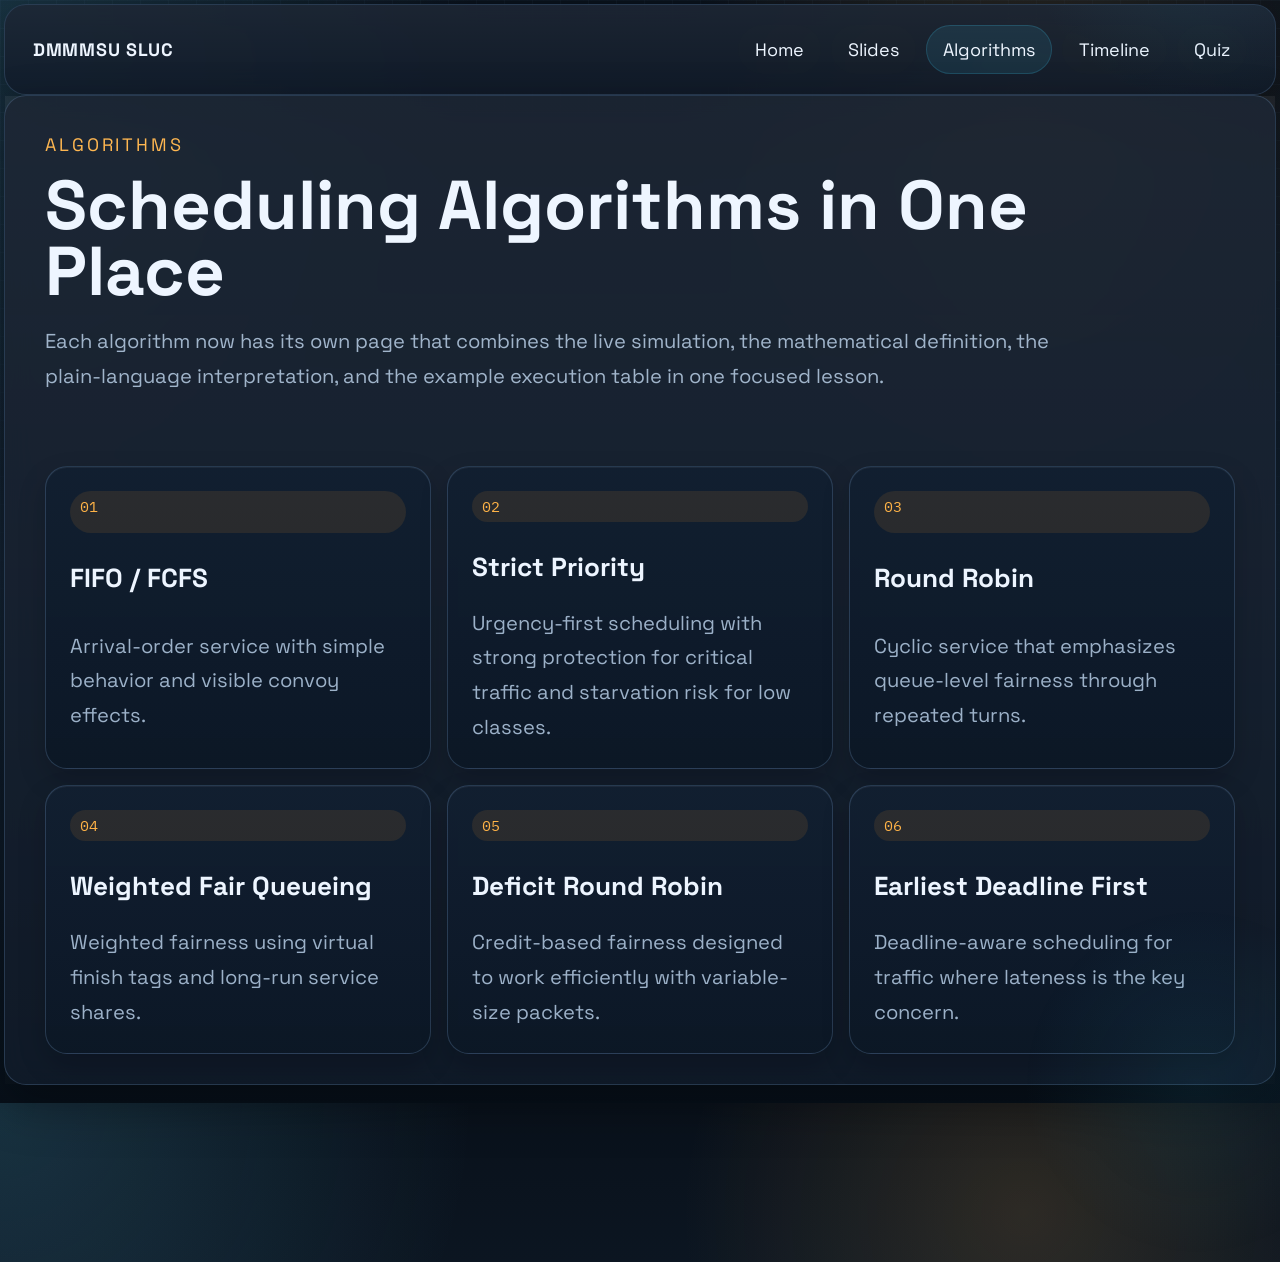
==== algorithms.html @ a03499a9 "Add dedicated algorithm pages" ====
<!DOCTYPE html>
<html lang="en">
<head>
  <meta charset="UTF-8">
  <meta name="viewport" content="width=device-width, initial-scale=1.0">
  <title>NOS Algorithms</title>
  <link rel="preconnect" href="https://fonts.googleapis.com">
  <link rel="preconnect" href="https://fonts.gstatic.com" crossorigin>
  <link href="https://fonts.googleapis.com/css2?family=Space+Grotesk:wght@400;500;700&family=IBM+Plex+Mono:wght@400;500&display=swap" rel="stylesheet">
  <link rel="stylesheet" href="https://cdnjs.cloudflare.com/ajax/libs/font-awesome/6.5.2/css/all.min.css">
  <link rel="stylesheet" href="styles.css">
</head>
<body class="algorithms-page">
  <div class="page-shell">
    <nav class="top-nav slide-card">
      <a class="nav-brand" href="index.html">DMMMSU SLUC</a>
      <div class="nav-links">
        <a class="nav-link" href="index.html">Home</a>
        <a class="nav-link" href="slides.html">Slides</a>
        <a class="nav-link active" href="algorithms.html">Algorithms</a>
        <a class="nav-link" href="timeline.html">Timeline</a>
        <a class="nav-link" href="quiz.html">Quiz</a>
      </div>
    </nav>

    <main>
      <section class="slide-card section-block algorithms-hero">
        <div class="section-heading">
          <p class="eyebrow">Algorithms</p>
          <h1 class="page-title">Scheduling Algorithms in One Place</h1>
          <p>
            Each algorithm now has its own page that combines the live simulation, the mathematical definition,
            the plain-language interpretation, and the example execution table in one focused lesson.
          </p>
        </div>

        <div class="algorithm-grid">
          <a class="algorithm-card-link reveal" href="fifo.html">
            <article class="algorithm-card">
              <span class="step-number">01</span>
              <h3>FIFO / FCFS</h3>
              <p>Arrival-order service with simple behavior and visible convoy effects.</p>
            </article>
          </a>
          <a class="algorithm-card-link reveal" href="priority.html">
            <article class="algorithm-card">
              <span class="step-number">02</span>
              <h3>Strict Priority</h3>
              <p>Urgency-first scheduling with strong protection for critical traffic and starvation risk for low classes.</p>
            </article>
          </a>
          <a class="algorithm-card-link reveal" href="rr.html">
            <article class="algorithm-card">
              <span class="step-number">03</span>
              <h3>Round Robin</h3>
              <p>Cyclic service that emphasizes queue-level fairness through repeated turns.</p>
            </article>
          </a>
          <a class="algorithm-card-link reveal" href="wfq.html">
            <article class="algorithm-card">
              <span class="step-number">04</span>
              <h3>Weighted Fair Queueing</h3>
              <p>Weighted fairness using virtual finish tags and long-run service shares.</p>
            </article>
          </a>
          <a class="algorithm-card-link reveal" href="drr.html">
            <article class="algorithm-card">
              <span class="step-number">05</span>
              <h3>Deficit Round Robin</h3>
              <p>Credit-based fairness designed to work efficiently with variable-size packets.</p>
            </article>
          </a>
          <a class="algorithm-card-link reveal" href="edf.html">
            <article class="algorithm-card">
              <span class="step-number">06</span>
              <h3>Earliest Deadline First</h3>
              <p>Deadline-aware scheduling for traffic where lateness is the key concern.</p>
            </article>
          </a>
        </div>
      </section>
    </main>
  </div>

  <script src="slides.js"></script>
</body>
</html>
---- styles.css ----
:root {
  --bg: #09111b;
  --bg-soft: #122131;
  --bg-deep: #07101a;
  --bg-radial-a: rgba(92, 198, 232, 0.18);
  --bg-radial-b: rgba(255, 179, 71, 0.14);
  --grid: rgba(127, 169, 214, 0.07);
  --panel: rgba(14, 24, 39, 0.88);
  --panel-strong: rgba(18, 31, 49, 0.98);
  --border: rgba(127, 169, 214, 0.24);
  --text: #edf5ff;
  --muted: #9cb1c8;
  --accent: #ffb347;
  --accent-2: #5cc6e8;
  --accent-3: #62d69a;
  --critical: #f37a71;
  --video: #5cc6e8;
  --data: #70d7a2;
  --shadow: 0 20px 48px rgba(0, 0, 0, 0.34);
}

* {
  box-sizing: border-box;
}

html {
  scroll-behavior: smooth;
  font-size: 18px;
}

body {
  margin: 0;
  min-height: 100vh;
  font-family: "Space Grotesk", sans-serif;
  color: var(--text);
  background:
    radial-gradient(circle at top left, var(--bg-radial-a), transparent 28%),
    radial-gradient(circle at 80% 10%, var(--bg-radial-b), transparent 24%),
    linear-gradient(180deg, var(--bg) 0%, var(--bg-soft) 52%, var(--bg-deep) 100%);
}

body::before {
  content: "";
  position: fixed;
  inset: 0;
  pointer-events: none;
  background-image:
    linear-gradient(var(--grid) 1px, transparent 1px),
    linear-gradient(90deg, var(--grid) 1px, transparent 1px);
  background-size: 28px 28px;
  mask-image: linear-gradient(180deg, rgba(0, 0, 0, 0.6), transparent 92%);
}

.page-shell {
  width: 100%;
  margin: 0;
  padding: 4px 4px 18px;
}

main {
  display: grid;
  gap: 8px;
}

.top-nav {
  display: flex;
  justify-content: space-between;
  align-items: center;
  gap: 18px;
  padding: 20px 28px;
}

.nav-brand,
.nav-link {
  text-decoration: none;
  color: var(--text);
}

.nav-brand {
  font-weight: 700;
  letter-spacing: 0.04em;
}

.nav-links {
  display: flex;
  flex-wrap: wrap;
  gap: 10px;
}

.nav-link {
  padding: 12px 16px;
  border-radius: 999px;
  border: 1px solid transparent;
  background: rgba(34, 50, 36, 0.04);
}

.nav-link.active {
  background: rgba(45, 152, 184, 0.14);
  border-color: rgba(45, 152, 184, 0.28);
}

.slide-card {
  position: relative;
  overflow: hidden;
  background: var(--panel);
  border: 1px solid var(--border);
  border-radius: 22px;
  box-shadow: var(--shadow);
  backdrop-filter: blur(14px);
}

.slide-card::before {
  content: "";
  position: absolute;
  inset: 0;
  background: linear-gradient(180deg, rgba(255, 255, 255, 0.06), rgba(255, 255, 255, 0.01));
  pointer-events: none;
}

.slide-card::after {
  content: "";
  position: absolute;
  inset: auto -8% -18% auto;
  width: 360px;
  height: 360px;
  border-radius: 50%;
  background: radial-gradient(circle, rgba(45, 152, 184, 0.1), transparent 68%);
  pointer-events: none;
}

.hero {
  display: grid;
  grid-template-columns: minmax(0, 1.05fr) minmax(420px, 0.95fr);
  gap: 32px;
  align-items: center;
  min-height: calc(100vh - 12px);
  padding: 44px 52px;
  overflow: visible;
}

.eyebrow {
  margin: 0 0 12px;
  color: var(--accent);
  font-size: 1rem;
  letter-spacing: 0.16em;
  text-transform: uppercase;
}

h1,
h2,
h3,
p {
  margin-top: 0;
}

h1 {
  font-size: clamp(3.8rem, 6.8vw, 6.4rem);
  line-height: 0.95;
  margin-bottom: 20px;
}

.page-title {
  font-size: clamp(3.1rem, 5.4vw, 5.2rem);
}

h2 {
  font-size: clamp(2.6rem, 4.2vw, 4rem);
  margin-bottom: 14px;
}

h3 {
  font-size: 1.45rem;
  margin-bottom: 10px;
}

p {
  color: var(--muted);
  font-size: 1.12rem;
  line-height: 1.72;
}

.hero-text {
  max-width: 62ch;
  font-size: 1.28rem;
}

.hero-actions,
.button-row {
  display: flex;
  flex-wrap: wrap;
  gap: 12px;
}

.info-tip {
  position: relative;
  display: inline-flex;
  align-items: center;
}

.info-tip-inline {
  margin-left: 8px;
  vertical-align: middle;
}

.info-trigger {
  width: auto;
  height: auto;
  padding: 0;
  border-radius: 0;
  border: 0;
  background: transparent;
  color: var(--accent-2);
  font-size: 0.9rem;
  font-weight: 400;
  line-height: 1;
  display: inline-grid;
  place-items: center;
  box-shadow: none;
}

.info-trigger:hover,
.info-trigger:focus-visible {
  color: #8adcf2;
  outline: none;
}

.info-bubble {
  position: absolute;
  left: 50%;
  bottom: calc(100% + 12px);
  transform: translateX(-50%) translateY(8px);
  width: min(320px, 72vw);
  padding: 12px 14px;
  border-radius: 16px;
  border: 1px solid rgba(127, 169, 214, 0.22);
  background: rgba(7, 16, 26, 0.98);
  color: var(--text);
  font-size: 0.94rem;
  line-height: 1.55;
  box-shadow: 0 18px 34px rgba(0, 0, 0, 0.34);
  opacity: 0;
  pointer-events: none;
  visibility: hidden;
  transition: opacity 180ms ease, transform 180ms ease, visibility 180ms ease;
  z-index: 20;
}

.info-bubble::after {
  content: "";
  position: absolute;
  left: 50%;
  top: 100%;
  width: 14px;
  height: 14px;
  background: rgba(7, 16, 26, 0.98);
  border-right: 1px solid rgba(127, 169, 214, 0.22);
  border-bottom: 1px solid rgba(127, 169, 214, 0.22);
  transform: translateX(-50%) rotate(45deg);
}

.info-tip:hover .info-bubble,
.info-tip:focus-within .info-bubble,
.info-tip.is-open .info-bubble {
  opacity: 1;
  visibility: visible;
  pointer-events: auto;
  transform: translateX(-50%) translateY(0);
}

.info-tip-right .info-bubble {
  left: calc(100% + 12px);
  bottom: 50%;
  transform: translateY(50%) translateX(8px);
}

.info-tip-right .info-bubble::after {
  left: -8px;
  top: 50%;
  transform: translateY(-50%) rotate(135deg);
}

.info-tip-right:hover .info-bubble,
.info-tip-right:focus-within .info-bubble,
.info-tip-right.is-open .info-bubble {
  transform: translateY(50%) translateX(0);
}

.button,
button,
select,
input {
  font: inherit;
}

.button,
button {
  border: 0;
  border-radius: 999px;
  padding: 15px 22px;
  cursor: pointer;
  transition: transform 180ms ease, opacity 180ms ease, background 180ms ease;
  text-decoration: none;
}

.button:hover,
button:hover {
  transform: translateY(-1px);
}

.primary {
  background: var(--accent);
  color: #142132;
}

.secondary {
  background: rgba(45, 152, 184, 0.12);
  color: var(--text);
  border: 1px solid rgba(45, 152, 184, 0.25);
}

.accent {
  background: var(--accent-3);
  color: #092118;
}

.ghost {
  background: transparent;
  color: var(--muted);
  border: 1px solid var(--border);
}

.hero-visual {
  position: relative;
  min-height: 620px;
  display: grid;
  place-items: center;
}

.home-overview {
  margin-top: 20px;
}

.static-hero-visual {
  min-height: 460px;
}

.slide-hero-network {
  width: min(520px, 100%);
}

.network-core {
  position: relative;
  width: min(520px, 96%);
  aspect-ratio: 1;
  border-radius: 50%;
  border: 1px dashed rgba(34, 50, 36, 0.18);
  background:
    radial-gradient(circle at center, rgba(217, 139, 43, 0.08), transparent 18%),
    radial-gradient(circle at center, rgba(45, 152, 184, 0.08), transparent 52%);
}

.network-orbit {
  position: absolute;
  border-radius: 50%;
  border: 1px solid rgba(45, 152, 184, 0.16);
  animation: spin 18s linear infinite;
}

.orbit-a {
  width: 78%;
  aspect-ratio: 1;
}

.orbit-b {
  width: 94%;
  aspect-ratio: 1;
  animation-direction: reverse;
  animation-duration: 22s;
}

.node {
  position: absolute;
  display: grid;
  place-items: center;
  padding: 14px 18px;
  border-radius: 999px;
  font-size: 1rem;
  border: 1px solid rgba(34, 50, 36, 0.12);
  background: rgba(18, 31, 49, 0.96);
  box-shadow: 0 12px 34px rgba(0, 0, 0, 0.28);
  z-index: 2;
  color: var(--text);
}

.node-shell {
  display: inline-flex;
  align-items: center;
  gap: 10px;
}

.node-copy {
  font-weight: 700;
  letter-spacing: 0.03em;
}

.node-icon {
  position: relative;
  width: 34px;
  height: 34px;
  border-radius: 10px;
  display: inline-grid;
  place-items: center;
  font-family: "IBM Plex Mono", monospace;
  font-size: 0.68rem;
  font-weight: 700;
  letter-spacing: 0.06em;
  color: #08131f;
  background: linear-gradient(135deg, #93def7, #ffcf70);
  box-shadow: inset 0 1px 0 rgba(255, 255, 255, 0.5), 0 8px 16px rgba(0, 0, 0, 0.18);
}

.node-icon::before,
.node-icon::after {
  content: "";
  position: absolute;
  background: rgba(8, 19, 31, 0.28);
}

.node-icon::before {
  width: 12px;
  height: 2px;
  left: -8px;
  top: 50%;
  transform: translateY(-50%);
}

.node-icon::after {
  width: 2px;
  height: 12px;
  right: -6px;
  top: 50%;
  transform: translateY(-50%);
}

.icon-server { background: linear-gradient(135deg, #ffd483, #7edff0); }
.icon-clients { background: linear-gradient(135deg, #8fd3ff, #b4ecff); }
.icon-users { background: linear-gradient(135deg, #b8f0c7, #7fdfa8); }
.icon-devices { background: linear-gradient(135deg, #f7b0a5, #f5d388); }
.icon-storage { background: linear-gradient(135deg, #9fc9ff, #9fe6be); }

.home-page .node.client,
.home-page .node.server {
  border-color: rgba(127, 169, 214, 0.26);
  background: linear-gradient(180deg, rgba(16, 28, 44, 0.98), rgba(8, 18, 29, 0.94));
}

.home-page .network-core {
  background:
    radial-gradient(circle at center, rgba(255, 179, 71, 0.1), transparent 16%),
    radial-gradient(circle at center, rgba(92, 198, 232, 0.12), transparent 48%),
    linear-gradient(180deg, rgba(8, 18, 29, 0.86), rgba(13, 24, 38, 0.8));
  border-color: rgba(127, 169, 214, 0.24);
  box-shadow: inset 0 0 0 1px rgba(92, 198, 232, 0.08);
}

.server {
  inset: 50% auto auto 50%;
  transform: translate(-50%, -50%);
  background: linear-gradient(135deg, rgba(217, 139, 43, 0.22), rgba(45, 152, 184, 0.16));
  box-shadow: 0 0 0 0 rgba(217, 139, 43, 0.22), 0 18px 48px rgba(72, 90, 65, 0.14);
  animation: serverPulse 2.4s ease-in-out infinite;
}

.one { top: 8%; left: 38%; }
.two { top: 46%; right: -4%; }
.three { bottom: 10%; left: 16%; }
.four { top: 48%; left: -8%; }

.request-layer {
  position: absolute;
  inset: 0;
  z-index: 1;
  pointer-events: none;
}

.request-packet,
.request-result,
.burst-wave {
  position: absolute;
  pointer-events: none;
}

.request-packet,
.request-result {
  width: 10px;
  height: 10px;
  margin-left: -5px;
  margin-top: -5px;
  border-radius: 50%;
  box-shadow: 0 0 18px currentColor;
}

.request-packet {
  color: var(--accent-2);
  background: currentColor;
}

.request-packet.burst {
  color: var(--accent);
}

.request-result.success {
  color: var(--accent-3);
  background: currentColor;
}

.request-result.failed {
  color: var(--critical);
  background: currentColor;
}

.burst-wave {
  width: 14px;
  height: 14px;
  margin-left: -7px;
  margin-top: -7px;
  border-radius: 50%;
  border: 1px solid rgba(217, 139, 43, 0.7);
  animation: burstExpand 680ms ease-out forwards;
}

.node.bursting::after {
  content: "";
  position: absolute;
  inset: -10px;
  border-radius: 999px;
  border: 1px solid rgba(217, 139, 43, 0.55);
  animation: nodeBurst 620ms ease-out forwards;
}

.hero-status-board {
  position: absolute;
  right: 18px;
  bottom: 18px;
  display: grid;
  grid-template-columns: repeat(2, minmax(120px, 1fr));
  gap: 12px;
  width: min(320px, 62%);
  z-index: 3;
}

.status-mini {
  padding: 14px 16px;
  border-radius: 18px;
  border: 1px solid rgba(34, 50, 36, 0.1);
  background: rgba(18, 31, 49, 0.92);
  backdrop-filter: blur(10px);
}

.status-label {
  display: block;
  color: var(--muted);
  font-size: 0.9rem;
  text-transform: uppercase;
  letter-spacing: 0.08em;
}

.status-mini strong {
  display: block;
  margin-top: 6px;
  font-size: 1.7rem;
  color: var(--text);
}

.section-block {
  min-height: calc(100vh - 12px);
  margin-top: 0;
  padding: 36px 44px 34px;
  display: grid;
  align-content: start;
  overflow: visible;
}

.section-heading {
  margin-bottom: 28px;
  max-width: 86ch;
}

.concept-grid,
.insight-layout {
  display: grid;
  grid-template-columns: repeat(2, minmax(0, 1fr));
  gap: 18px;
  align-items: stretch;
}

.triple-grid {
  grid-template-columns: repeat(3, minmax(0, 1fr));
}

.concept-panel,
.insight-card,
.pipeline-step,
.metric-card {
  background: var(--panel-strong);
  border: 1px solid var(--border);
  border-radius: 22px;
  padding: 24px;
  box-shadow: inset 0 1px 0 rgba(255, 255, 255, 0.05);
}

.pipeline {
  display: grid;
  grid-template-columns: repeat(5, minmax(0, 1fr));
  gap: 14px;
  align-items: stretch;
}

.step-number {
  display: inline-block;
  margin-bottom: 16px;
  padding: 6px 10px;
  border-radius: 999px;
  background: rgba(217, 139, 43, 0.12);
  color: var(--accent);
  font-family: "IBM Plex Mono", monospace;
  font-size: 0.82rem;
}

.simulator-layout {
  display: grid;
  grid-template-columns: 340px 1fr;
  gap: 24px;
  align-items: stretch;
  flex: 1;
}

.lab-overview,
.theory-grid {
  display: grid;
  grid-template-columns: repeat(3, minmax(0, 1fr));
  gap: 16px;
  margin-bottom: 18px;
  align-items: stretch;
}

.overview-card,
.theory-card,
.status-card {
  background: var(--panel-strong);
  border: 1px solid var(--border);
  border-radius: 22px;
  padding: 22px;
  box-shadow: inset 0 1px 0 rgba(255, 255, 255, 0.05);
}

.control-panel,
.simulation-stage {
  background: var(--panel-strong);
  border: 1px solid var(--border);
  border-radius: 26px;
  padding: 24px;
  box-shadow: inset 0 1px 0 rgba(255, 255, 255, 0.05);
}

.control-panel {
  display: grid;
  align-content: start;
}

.simulation-stage {
  display: grid;
  align-content: start;
}

.control-group {
  display: block;
  margin-bottom: 18px;
}

.control-group span,
.metric-label,
.queue-label,
small {
  display: block;
  color: var(--muted);
  font-size: 1rem;
}

select,
input[type="range"] {
  width: 100%;
  margin-top: 10px;
}

select {
  padding: 14px 16px;
  border-radius: 16px;
  color: var(--text);
  background: var(--panel-strong);
  border: 1px solid var(--border);
}

small {
  margin-top: 8px;
}

.algorithm-copy {
  margin-top: 22px;
  padding-top: 18px;
  border-top: 1px solid var(--border);
}

.algorithm-note {
  color: var(--accent-3);
}

.algorithm-formula,
.math-block {
  font-family: "IBM Plex Mono", monospace;
}

.legend {
  margin-top: 22px;
  display: grid;
  gap: 10px;
  color: var(--muted);
}

.legend-chip,
.packet {
  display: inline-block;
  border-radius: 999px;
}

.legend-chip {
  width: 14px;
  height: 14px;
  margin-right: 10px;
}

.voice { background: var(--critical); }
.video { background: var(--video); }
.data { background: var(--data); }

.queue-header {
  display: flex;
  justify-content: space-between;
  margin-bottom: 14px;
  color: var(--muted);
  font-size: 1rem;
}

.status-strip {
  display: grid;
  grid-template-columns: repeat(4, minmax(0, 1fr));
  gap: 12px;
  margin-bottom: 14px;
}

.queue-columns {
  display: grid;
  grid-template-columns: 280px 1fr;
  gap: 18px;
  align-items: stretch;
}

.arrival-board,
.active-board,
.transmission-log {
  border: 1px solid var(--border);
  border-radius: 22px;
  padding: 18px;
  background: rgba(18, 31, 49, 0.9);
}

.arrival-board,
.active-board {
  min-height: 100%;
}

.arrival-timeline,
.dispatch-log {
  display: grid;
  gap: 10px;
}

.arrival-item,
.dispatch-item {
  display: grid;
  gap: 6px;
  padding: 12px 14px;
  border-radius: 16px;
  border: 1px solid rgba(34, 50, 36, 0.08);
  background: rgba(14, 24, 39, 0.92);
  color: var(--text);
}

.arrival-item strong,
.dispatch-item strong,
.theory-card strong {
  font-size: 1.08rem;
}

.queue-list {
  display: grid;
  gap: 14px;
  align-content: start;
}

.queue-row {
  display: grid;
  grid-template-columns: 120px 1fr;
  gap: 14px;
  align-items: center;
}

.queue-heading {
  display: flex;
  align-items: flex-start;
  gap: 8px;
}

.queue-heading-compact {
  align-items: center;
  flex-wrap: nowrap;
  white-space: nowrap;
}

.queue-meta-badges {
  display: inline-flex;
  align-items: center;
  gap: 6px;
  flex-wrap: nowrap;
}

.queue-badge {
  display: inline-grid;
  place-items: center;
  min-width: 34px;
  padding: 4px 7px;
  border-radius: 999px;
  background: rgba(92, 198, 232, 0.12);
  border: 1px solid rgba(92, 198, 232, 0.18);
  color: var(--accent-2);
  font-size: 0.76rem;
  line-height: 1;
  letter-spacing: 0.02em;
  font-family: "IBM Plex Mono", monospace;
}

.queue-track {
  min-height: 84px;
  display: flex;
  align-items: center;
  gap: 10px;
  padding: 14px;
  border-radius: 20px;
  border: 1px dashed rgba(127, 169, 214, 0.18);
  background: var(--panel-strong);
  overflow-x: auto;
  overflow-y: visible;
}

.packet {
  min-width: 78px;
  padding: 10px 12px;
  color: #08131f;
  font-weight: 700;
  font-size: 0.98rem;
  text-align: center;
  transition: transform 220ms ease, opacity 220ms ease;
  border: 1px solid rgba(8, 19, 31, 0.28);
  text-shadow: none;
}

.packet-label {
  display: inline-flex;
  align-items: center;
  gap: 6px;
}

.packet-label .info-tip-inline {
  margin-left: 0;
}

.packet-label .info-trigger {
  width: auto;
  height: auto;
  font-size: 0.72rem;
  color: #08131f;
}

.packet-label .info-trigger:hover,
.packet-label .info-trigger:focus-visible {
  color: rgba(8, 19, 31, 0.68);
}

.packet.waiting {
  animation: bob 1.8s ease-in-out infinite;
}

.channel {
  display: grid;
  grid-template-columns: 1fr 240px;
  gap: 16px;
  align-items: stretch;
  margin-top: 14px;
}

.channel-lane {
  min-height: 140px;
  display: grid;
  align-content: center;
  justify-items: center;
  border-radius: 22px;
  border: 1px solid rgba(45, 152, 184, 0.18);
  background: linear-gradient(90deg, rgba(45, 152, 184, 0.14), rgba(47, 157, 106, 0.14));
  padding: 16px;
  color: var(--text);
}

.channel-packet {
  min-width: 150px;
  padding: 16px 20px;
  border-radius: 20px;
  text-align: center;
  font-weight: 700;
  font-size: 1.02rem;
  color: #08131f;
  background: linear-gradient(135deg, rgba(255, 179, 71, 0.92), rgba(92, 198, 232, 0.9));
  border: 1px solid rgba(8, 19, 31, 0.24);
  box-shadow: 0 10px 24px rgba(0, 0, 0, 0.22);
}

.channel-packet.idle {
  color: var(--muted);
  background: rgba(18, 31, 49, 0.88);
  border-color: rgba(127, 169, 214, 0.18);
}

.packet.voice,
.channel-packet.voice {
  background: linear-gradient(135deg, #f37a71, #ffb199);
}

.packet.video,
.channel-packet.video {
  background: linear-gradient(135deg, #5cc6e8, #8adcf2);
}

.packet.data,
.channel-packet.data {
  background: linear-gradient(135deg, #70d7a2, #9fe6be);
}

.channel-caption {
  display: flex;
  align-items: center;
  justify-content: center;
  gap: 8px;
  margin-bottom: 10px;
  color: var(--text);
  font-weight: 700;
}

.service-progress {
  width: min(360px, 100%);
  height: 10px;
  margin-top: 16px;
  border-radius: 999px;
  background: rgba(34, 50, 36, 0.08);
  overflow: hidden;
}

.service-progress-bar {
  height: 100%;
  width: 0%;
  border-radius: inherit;
  background: linear-gradient(90deg, var(--accent), var(--accent-3));
  transition: width 180ms ease;
}

.channel-metrics {
  display: grid;
  gap: 12px;
}

.metric-card strong {
  display: block;
  margin-top: 6px;
  font-size: 1.55rem;
}

.explanation-strip {
  margin-top: 14px;
  padding: 18px;
  border-radius: 20px;
  border: 1px solid var(--border);
  background: rgba(18, 31, 49, 0.9);
}

.transmission-log {
  margin-top: 14px;
}

.log-meta {
  display: flex;
  justify-content: space-between;
  gap: 12px;
  color: var(--muted);
  font-size: 0.9rem;
}

.theory-grid {
  margin-bottom: 0;
}

.theory-card {
  display: grid;
  gap: 14px;
}

.theory-card h3 {
  margin-bottom: 4px;
}

.math-block {
  padding: 12px 14px;
  border-radius: 16px;
  background: var(--panel-strong);
  color: var(--accent-2);
  line-height: 1.6;
  font-size: 1.08rem;
  overflow-x: auto;
  border: 1px solid rgba(56, 74, 53, 0.12);
}

.theory-meta {
  display: flex;
  flex-wrap: wrap;
  gap: 10px;
}

.meta-chip {
  padding: 6px 10px;
  border-radius: 999px;
  background: rgba(217, 139, 43, 0.12);
  color: var(--accent);
  font-size: 0.82rem;
}

.slide-summary,
.slide-references {
  margin-top: 16px;
  padding: 16px 18px;
  border-radius: 18px;
  border: 1px solid var(--border);
  background: rgba(18, 31, 49, 0.9);
  box-shadow: inset 0 1px 0 rgba(255, 255, 255, 0.05);
}

.slide-summary h3,
.slide-references h3 {
  margin-bottom: 10px;
}

.slide-references p {
  margin-bottom: 8px;
  font-size: 1rem;
  line-height: 1.5;
}

.slide-controls {
  display: flex;
  justify-content: space-between;
  align-items: center;
  gap: 12px;
  margin-top: 16px;
}

.hero-slide-controls {
  justify-content: flex-start;
  margin-top: 14px;
}

.slide-visual {
  position: relative;
  margin-top: 18px;
  padding: 24px;
  border-radius: 22px;
  border: 1px solid var(--border);
  background: linear-gradient(135deg, rgba(18, 31, 49, 0.96), rgba(12, 24, 38, 0.98));
  box-shadow: inset 0 1px 0 rgba(255, 255, 255, 0.05);
  overflow: hidden;
}

.visual-title {
  margin-bottom: 14px;
  color: var(--accent);
  font-size: 0.86rem;
  letter-spacing: 0.14em;
  text-transform: uppercase;
}

.shared-network {
  position: relative;
  min-height: 280px;
}

.shared-core,
.shared-leaf,
.path-node,
.flow-stop,
.service-gate,
.scheduler-decision {
  display: grid;
  place-items: center;
  border-radius: 999px;
  border: 1px solid rgba(56, 74, 53, 0.18);
  background: rgba(18, 31, 49, 0.94);
  box-shadow: 0 10px 26px rgba(0, 0, 0, 0.22);
  color: var(--text);
}

.node .info-trigger,
.shared-core .info-trigger,
.shared-leaf .info-trigger,
.flow-stop .info-trigger,
.service-gate .info-trigger,
.scheduler-decision .info-trigger,
.status-label .info-trigger {
  font-size: 0.7rem;
}

.shared-core {
  position: absolute;
  inset: 50% auto auto 50%;
  width: 120px;
  height: 120px;
  transform: translate(-50%, -50%);
  background: linear-gradient(135deg, rgba(217, 139, 43, 0.2), rgba(45, 152, 184, 0.14));
  font-weight: 700;
}

.shared-leaf {
  position: absolute;
  width: 92px;
  height: 92px;
  font-size: 0.9rem;
}

.leaf-a { top: 10px; left: 38%; }
.leaf-b { top: 82px; right: 8%; }
.leaf-c { bottom: 12px; right: 18%; }
.leaf-d { bottom: 22px; left: 14%; }
.leaf-e { top: 82px; left: 4%; }

.shared-link {
  position: absolute;
  inset: 50% auto auto 50%;
  width: 2px;
  height: 110px;
  background: linear-gradient(180deg, rgba(45, 152, 184, 0.7), rgba(217, 139, 43, 0.24));
  transform-origin: top center;
}

.link-a { transform: translate(-50%, -50%) rotate(-2deg); }
.link-b { transform: translate(-50%, -50%) rotate(58deg); }
.link-c { transform: translate(-50%, -50%) rotate(126deg); }
.link-d { transform: translate(-50%, -50%) rotate(214deg); }
.link-e { transform: translate(-50%, -50%) rotate(294deg); }

.slide-visual-flow .flow-ribbon {
  display: grid;
  grid-template-columns: repeat(9, auto);
  gap: 10px;
  align-items: center;
  min-height: 120px;
}

.flow-stop {
  min-width: 106px;
  min-height: 58px;
  padding: 0 16px;
  font-weight: 600;
  color: #edf5ff;
}

.stop-discover { background: rgba(45, 152, 184, 0.14); }
.stop-auth { background: rgba(47, 157, 106, 0.12); }
.stop-policy { background: rgba(217, 139, 43, 0.14); }
.stop-schedule { background: rgba(204, 95, 82, 0.12); }
.stop-deliver { background: rgba(120, 141, 234, 0.12); }

.flow-arrow {
  height: 4px;
  width: 100%;
  min-width: 30px;
  border-radius: 999px;
  background: linear-gradient(90deg, rgba(45, 152, 184, 0.5), rgba(217, 139, 43, 0.5));
}

.queue-illustration {
  display: grid;
  grid-template-columns: 140px 1fr 90px;
  gap: 18px;
  align-items: center;
  min-height: 180px;
}

.packet-stream {
  position: relative;
  height: 120px;
}

.mini-packet,
.queued-packet {
  display: inline-grid;
  place-items: center;
  border-radius: 12px;
  color: #08131f;
  font-size: 0.82rem;
  font-weight: 700;
}

.mini-packet {
  position: absolute;
  width: 34px;
  height: 22px;
  background: var(--accent-2);
  animation: packetDrift 2.2s ease-in-out infinite;
}

.p1 { top: 10px; left: 14px; animation-delay: 0s; }
.p2 { top: 36px; left: 34px; animation-delay: 0.25s; }
.p3 { top: 62px; left: 8px; animation-delay: 0.5s; }
.p4 { top: 88px; left: 28px; animation-delay: 0.75s; }

.buffer-lane {
  display: flex;
  gap: 10px;
  align-items: center;
  padding: 18px;
  min-height: 92px;
  border-radius: 18px;
  border: 1px dashed rgba(127, 169, 214, 0.18);
  background: rgba(14, 24, 39, 0.94);
}

.queued-packet {
  min-width: 56px;
  min-height: 40px;
  background: linear-gradient(135deg, var(--accent), #e4b25f);
}

.service-gate {
  min-height: 90px;
  padding: 0 16px;
  background: linear-gradient(135deg, rgba(45, 152, 184, 0.18), rgba(47, 157, 106, 0.18));
  font-weight: 700;
  color: var(--text);
}

.scheduler-board {
  display: grid;
  grid-template-columns: repeat(3, minmax(0, 1fr)) 180px;
  gap: 12px;
  align-items: stretch;
  min-height: 180px;
}

.scheduler-queue {
  padding: 16px 14px;
  border-radius: 18px;
  border: 1px solid rgba(56, 74, 53, 0.14);
  background: rgba(18, 31, 49, 0.92);
  color: var(--text);
}

.scheduler-queue span {
  display: block;
  margin-bottom: 12px;
  font-weight: 700;
}

.scheduler-chips {
  display: flex;
  flex-wrap: wrap;
  gap: 8px;
}

.scheduler-chips i {
  width: 34px;
  height: 24px;
  border-radius: 10px;
  display: inline-block;
}

.priority-queue i { background: linear-gradient(135deg, #cc5f52, #e18174); }
.weighted-queue i { background: linear-gradient(135deg, #45a6c4, #7bc8de); }
.best-effort-queue i { background: linear-gradient(135deg, #55b97e, #8fddb0); }

.scheduler-decision {
  min-height: 100%;
  padding: 20px;
  background: linear-gradient(135deg, rgba(217, 139, 43, 0.16), rgba(45, 152, 184, 0.14));
  font-weight: 700;
  color: var(--text);
}

.algorithm-copy h3,
.metric-label,
.status-label,
.queue-header,
.queue-label,
.channel-caption,
.visual-title {
  overflow: visible;
}

.path-diagram {
  display: grid;
  grid-template-columns: 1fr 80px 1fr 80px 1fr;
  gap: 10px;
  align-items: center;
  min-height: 120px;
}

.path-node {
  min-height: 72px;
  font-weight: 700;
}

.path-connector {
  height: 5px;
  border-radius: 999px;
  background: linear-gradient(90deg, rgba(45, 152, 184, 0.5), rgba(217, 139, 43, 0.5));
}

.lecture-grid {
  display: grid;
  grid-template-columns: repeat(3, minmax(0, 1fr));
  gap: 16px;
}

.quiz-page .section-block,
.quiz-page .quiz-hero {
  min-height: auto;
}

.quiz-summary-grid {
  display: grid;
  grid-template-columns: repeat(3, minmax(0, 1fr));
  gap: 16px;
  margin-bottom: 20px;
}

.quiz-toolbar {
  display: grid;
  grid-template-columns: minmax(0, 1fr) auto;
  gap: 16px;
  align-items: end;
}

.quiz-scoreboard {
  display: grid;
  grid-template-columns: repeat(3, minmax(0, 1fr));
  gap: 12px;
}

.quiz-result {
  margin-top: 18px;
  padding: 18px 20px;
  border-radius: 18px;
  border: 1px solid rgba(127, 169, 214, 0.22);
  background: rgba(18, 31, 49, 0.9);
  color: var(--text);
}

.quiz-result.warning {
  border-color: rgba(255, 179, 71, 0.34);
  background: rgba(48, 35, 12, 0.72);
}

.timeline-page .section-block,
.timeline-page .timeline-hero {
  min-height: auto;
}

.major-players {
  margin-top: 20px;
}

.player-grid {
  display: grid;
  grid-template-columns: repeat(3, minmax(0, 1fr));
  gap: 16px;
}

.player-card {
  display: grid;
  grid-template-columns: 76px 1fr;
  gap: 16px;
  align-items: center;
  padding: 18px;
  border-radius: 22px;
  border: 1px solid var(--border);
  background: linear-gradient(180deg, rgba(18, 31, 49, 0.96), rgba(12, 24, 38, 0.98));
  box-shadow: inset 0 1px 0 rgba(255, 255, 255, 0.05);
}

.player-card h3 {
  margin-bottom: 6px;
}

.player-card p {
  margin-bottom: 0;
  font-size: 1rem;
}

.player-mark {
  width: 76px;
  height: 76px;
  border-radius: 22px;
  display: grid;
  place-items: center;
  font-family: "IBM Plex Mono", monospace;
  font-size: 1.4rem;
  font-weight: 700;
  color: #08131f;
  box-shadow: 0 16px 26px rgba(0, 0, 0, 0.24);
}

.logo-mark {
  padding: 10px;
  background: rgba(255, 255, 255, 0.96);
}

.logo-mark img {
  width: 100%;
  height: 100%;
  object-fit: contain;
}

.player-xerox .player-mark { background: linear-gradient(135deg, #9ac4f8, #d8e8ff); }
.player-novell .player-mark { background: linear-gradient(135deg, #ffe082, #ffd054); }
.player-cisco .player-mark { background: linear-gradient(135deg, #7edff0, #5cc6e8); }
.player-microsoft .player-mark { background: linear-gradient(135deg, #8ed4ff, #ffb347); }
.player-linux .player-mark { background: linear-gradient(135deg, #9fe6be, #70d7a2); }
.player-people .player-mark { background: linear-gradient(135deg, #f7a498, #f37a71); }

.timeline-stack {
  position: relative;
  display: grid;
  gap: 18px;
  padding-left: 22px;
}

.timeline-stack::before {
  content: "";
  position: absolute;
  left: 46px;
  top: 0;
  bottom: 0;
  width: 2px;
  background: linear-gradient(180deg, rgba(92, 198, 232, 0.4), rgba(98, 214, 154, 0.24));
}

.timeline-card {
  position: relative;
  display: grid;
  grid-template-columns: 140px 240px minmax(0, 1fr);
  gap: 20px;
  align-items: start;
  padding: 20px 22px;
  border-radius: 22px;
  border: 1px solid var(--border);
  background: var(--panel-strong);
  box-shadow: inset 0 1px 0 rgba(255, 255, 255, 0.05);
}

.timeline-marker {
  position: relative;
  padding-top: 4px;
}

.timeline-marker::after {
  content: "";
  position: absolute;
  left: 17px;
  top: 18px;
  width: 18px;
  height: 18px;
  border-radius: 50%;
  background: linear-gradient(135deg, var(--accent), var(--accent-2));
  box-shadow: 0 0 0 6px rgba(92, 198, 232, 0.12);
}

.timeline-year {
  display: inline-block;
  min-width: 92px;
  padding: 10px 14px;
  border-radius: 999px;
  background: rgba(92, 198, 232, 0.12);
  color: var(--accent-2);
  font-family: "IBM Plex Mono", monospace;
  font-size: 0.94rem;
  text-align: center;
}

.timeline-content {
  display: grid;
  gap: 10px;
}

.timeline-content h3 {
  margin-bottom: 0;
}

.timeline-note {
  color: var(--accent);
  font-size: 1rem;
}

.timeline-visual {
  display: grid;
  gap: 12px;
  align-content: center;
  min-height: 100%;
  padding: 18px;
  border-radius: 20px;
  border: 1px solid rgba(127, 169, 214, 0.18);
  background: rgba(12, 24, 38, 0.92);
}

.timeline-logo {
  min-height: 120px;
  border-radius: 18px;
  display: grid;
  place-items: center;
  font-family: "IBM Plex Mono", monospace;
  font-size: 1.3rem;
  font-weight: 700;
  color: #08131f;
  letter-spacing: 0.06em;
  text-transform: uppercase;
}

.logo-panel {
  padding: 16px;
  background: rgba(255, 255, 255, 0.96);
}

.logo-panel img {
  width: 100%;
  height: 100%;
  object-fit: contain;
}

.windows-panel {
  background: linear-gradient(135deg, #8ed4ff, #9fe6be);
}

.timeline-company {
  padding: 8px 12px;
  border-radius: 999px;
  width: fit-content;
  background: rgba(92, 198, 232, 0.12);
  color: var(--accent-2);
  font-size: 0.9rem;
}

.timeline-faces {
  display: flex;
  gap: 10px;
}

.timeline-faces span {
  width: 42px;
  height: 42px;
  border-radius: 50%;
  display: grid;
  place-items: center;
  background: rgba(255, 179, 71, 0.18);
  color: var(--accent);
  font-family: "IBM Plex Mono", monospace;
  font-weight: 700;
}

.visual-research .timeline-logo { background: linear-gradient(135deg, #9ac4f8, #d8e8ff); }
.visual-novell .timeline-logo { background: linear-gradient(135deg, #ffe082, #ffd054); }
.visual-cisco .timeline-logo { background: linear-gradient(135deg, #7edff0, #5cc6e8); }
.visual-microsoft .timeline-logo { background: linear-gradient(135deg, #8ed4ff, #ffb347); }
.visual-directory .timeline-logo { background: linear-gradient(135deg, #8ed4ff, #9fe6be); }
.visual-modular .timeline-logo { background: linear-gradient(135deg, #b6efc7, #70d7a2); }
.visual-sonic .timeline-logo { background: linear-gradient(135deg, #f7d27f, #7edff0); }
.visual-open .timeline-logo { background: linear-gradient(135deg, #f7a498, #f7d27f); }

.theory-timeline {
  display: grid;
  gap: 16px;
}

.theory-milestone {
  display: grid;
  grid-template-columns: 110px minmax(0, 1fr);
  gap: 18px;
  align-items: start;
  padding: 20px 22px;
  border-radius: 22px;
  border: 1px solid var(--border);
  background: var(--panel-strong);
  box-shadow: inset 0 1px 0 rgba(255, 255, 255, 0.05);
}

.theory-badge {
  display: inline-grid;
  place-items: center;
  min-height: 64px;
  border-radius: 18px;
  background: linear-gradient(135deg, rgba(92, 198, 232, 0.16), rgba(255, 179, 71, 0.16));
  color: var(--accent-2);
  font-family: "IBM Plex Mono", monospace;
  font-size: 1.05rem;
  font-weight: 700;
}

.theory-body {
  display: grid;
  gap: 10px;
}

.theory-body h3 {
  margin-bottom: 0;
}

.quiz-card {
  padding: 22px;
  border-radius: 22px;
  border: 1px solid var(--border);
  background: var(--panel-strong);
  box-shadow: inset 0 1px 0 rgba(255, 255, 255, 0.05);
}

.quiz-nav {
  display: grid;
  grid-template-columns: repeat(10, minmax(0, 1fr));
  gap: 10px;
  margin-bottom: 18px;
}

.quiz-nav-item {
  min-height: 54px;
  border-radius: 16px;
  border: 1px solid rgba(127, 169, 214, 0.18);
  background: rgba(14, 24, 39, 0.9);
  color: var(--text);
  font-weight: 700;
  box-shadow: none;
}

.quiz-nav-item.active {
  border-color: rgba(92, 198, 232, 0.4);
  background: rgba(18, 31, 49, 0.98);
}

.quiz-nav-item.correct {
  border-color: rgba(98, 214, 154, 0.32);
  color: var(--accent-3);
}

.quiz-nav-item.incorrect {
  border-color: rgba(243, 122, 113, 0.34);
  color: var(--critical);
}

.quiz-stage {
  display: grid;
}

.quiz-stage-layout {
  display: grid;
  grid-template-columns: minmax(0, 1.2fr) minmax(340px, 0.8fr);
  gap: 18px;
  align-items: stretch;
}

.quiz-question-panel,
.quiz-feedback-panel {
  display: grid;
  align-content: start;
}

.quiz-question-number {
  display: inline-block;
  margin-bottom: 12px;
  padding: 6px 10px;
  border-radius: 999px;
  background: rgba(92, 198, 232, 0.12);
  color: var(--accent-2);
  font-size: 0.88rem;
  letter-spacing: 0.08em;
  text-transform: uppercase;
}

.quiz-options {
  display: grid;
  gap: 12px;
  margin-top: 18px;
}

.quiz-option {
  display: grid;
  grid-template-columns: 42px 1fr;
  gap: 14px;
  align-items: center;
  width: 100%;
  padding: 16px 18px;
  border-radius: 18px;
  border: 1px solid rgba(127, 169, 214, 0.18);
  background: rgba(14, 24, 39, 0.9);
  color: var(--text);
  text-align: left;
  box-shadow: none;
}

.quiz-option:hover,
.quiz-option:focus-visible {
  border-color: rgba(92, 198, 232, 0.36);
  background: rgba(18, 31, 49, 0.96);
  outline: none;
}

.quiz-option-letter {
  width: 42px;
  height: 42px;
  border-radius: 50%;
  display: inline-grid;
  place-items: center;
  background: rgba(92, 198, 232, 0.12);
  color: var(--accent-2);
  font-weight: 700;
}

.quiz-option.correct {
  border-color: rgba(98, 214, 154, 0.36);
  background: rgba(16, 46, 35, 0.9);
}

.quiz-option.correct .quiz-option-letter {
  background: rgba(98, 214, 154, 0.18);
  color: var(--accent-3);
}

.quiz-option.incorrect {
  border-color: rgba(243, 122, 113, 0.36);
  background: rgba(63, 23, 28, 0.88);
}

.quiz-option.incorrect .quiz-option-letter {
  background: rgba(243, 122, 113, 0.18);
  color: var(--critical);
}

.quiz-feedback {
  display: grid;
  gap: 8px;
  padding: 16px 18px;
  border-radius: 16px;
  border: 1px solid rgba(127, 169, 214, 0.18);
  background: rgba(12, 24, 38, 0.94);
  color: var(--text);
}

.quiz-feedback-panel {
  gap: 14px;
}

.quiz-feedback-panel .quiz-feedback {
  min-height: 160px;
}

.quiz-feedback-summary {
  min-height: 0;
}

.quiz-feedback.correct {
  border-color: rgba(98, 214, 154, 0.36);
}

.quiz-feedback.incorrect {
  border-color: rgba(243, 122, 113, 0.36);
}

.quiz-feedback.neutral {
  border-color: rgba(127, 169, 214, 0.18);
}

.featured-lectures {
  margin-top: 18px;
}

.featured-lecture {
  display: grid;
  grid-template-columns: minmax(280px, 0.9fr) minmax(0, 1.1fr);
  gap: 18px;
  padding: 18px;
  border-radius: 24px;
  border: 1px solid var(--border);
  background: linear-gradient(135deg, rgba(18, 31, 49, 0.96), rgba(12, 24, 38, 0.98));
  box-shadow: inset 0 1px 0 rgba(255, 255, 255, 0.05), 0 16px 34px rgba(0, 0, 0, 0.2);
}

.featured-copy {
  display: grid;
  align-content: start;
  gap: 12px;
}

.featured-video {
  border-radius: 18px;
  overflow: hidden;
  border: 1px solid rgba(56, 74, 53, 0.14);
  background: rgba(12, 24, 38, 0.98);
  min-height: 300px;
}

.featured-video iframe {
  width: 100%;
  min-height: 300px;
  border: 0;
}

.algorithms-page .section-block,
.algorithm-detail-page .section-block {
  min-height: calc(100vh - 12px);
}

.algorithms-hero {
  display: grid;
  align-content: start;
  gap: 24px;
  padding: 34px 40px 30px;
}

.algorithm-grid {
  display: grid;
  grid-template-columns: repeat(3, minmax(0, 1fr));
  gap: 16px;
}

.algorithm-card-link {
  text-decoration: none;
  color: inherit;
}

.algorithm-card {
  display: grid;
  gap: 12px;
  min-height: 100%;
  padding: 24px;
  border-radius: 22px;
  border: 1px solid var(--border);
  background: linear-gradient(180deg, rgba(18, 31, 49, 0.96), rgba(12, 24, 38, 0.98));
  box-shadow: inset 0 1px 0 rgba(255, 255, 255, 0.05), 0 12px 28px rgba(0, 0, 0, 0.18);
  transition: transform 180ms ease, border-color 180ms ease, box-shadow 180ms ease;
}

.algorithm-card-link:hover .algorithm-card,
.algorithm-card-link:focus-visible .algorithm-card {
  transform: translateY(-4px);
  border-color: rgba(92, 198, 232, 0.34);
  box-shadow: inset 0 1px 0 rgba(255, 255, 255, 0.05), 0 18px 34px rgba(0, 0, 0, 0.24);
}

.algorithm-card p {
  margin-bottom: 0;
}

.algorithm-lock-chip {
  width: fit-content;
  padding: 10px 14px;
  border-radius: 999px;
  border: 1px solid rgba(92, 198, 232, 0.2);
  background: rgba(92, 198, 232, 0.08);
  color: var(--text);
  font-weight: 700;
}

.lecture-card {
  display: grid;
  gap: 12px;
  padding: 18px;
  border-radius: 22px;
  border: 1px solid var(--border);
  background: linear-gradient(180deg, rgba(18, 31, 49, 0.96), rgba(12, 24, 38, 0.98));
  box-shadow: inset 0 1px 0 rgba(255, 255, 255, 0.05), 0 12px 28px rgba(0, 0, 0, 0.2);
}

.lecture-thumb {
  position: relative;
  min-height: 132px;
  border-radius: 18px;
  overflow: hidden;
  border: 1px solid rgba(56, 74, 53, 0.12);
  background: linear-gradient(135deg, rgba(45, 152, 184, 0.16), rgba(217, 139, 43, 0.18));
}

.lecture-thumb::before,
.lecture-thumb::after {
  content: "";
  position: absolute;
  border-radius: 50%;
  background: rgba(255, 255, 255, 0.34);
}

.lecture-thumb::before {
  width: 140px;
  height: 140px;
  top: -40px;
  right: -24px;
}

.lecture-thumb::after {
  width: 90px;
  height: 90px;
  bottom: -16px;
  left: -12px;
}

.thumb-label {
  position: absolute;
  left: 16px;
  bottom: 16px;
  z-index: 1;
  padding: 8px 12px;
  border-radius: 999px;
  background: rgba(9, 17, 27, 0.88);
  color: var(--text);
  font-weight: 700;
}

.thumb-os { background: linear-gradient(135deg, rgba(45, 152, 184, 0.16), rgba(95, 115, 95, 0.18)); }
.thumb-network { background: linear-gradient(135deg, rgba(69, 166, 196, 0.18), rgba(217, 139, 43, 0.18)); }
.thumb-distributed { background: linear-gradient(135deg, rgba(85, 185, 126, 0.18), rgba(45, 152, 184, 0.18)); }
.thumb-queue { background: linear-gradient(135deg, rgba(217, 139, 43, 0.18), rgba(204, 95, 82, 0.18)); }
.thumb-qos { background: linear-gradient(135deg, rgba(45, 152, 184, 0.18), rgba(85, 185, 126, 0.18)); }
.thumb-performance { background: linear-gradient(135deg, rgba(204, 95, 82, 0.16), rgba(217, 139, 43, 0.18)); }
.thumb-math { background: linear-gradient(135deg, rgba(120, 141, 234, 0.16), rgba(45, 152, 184, 0.18)); }
.thumb-markov { background: linear-gradient(135deg, rgba(95, 115, 95, 0.16), rgba(120, 141, 234, 0.18)); }
.thumb-playlist { background: linear-gradient(135deg, rgba(217, 139, 43, 0.18), rgba(120, 141, 234, 0.16)); }
.thumb-networks { background: linear-gradient(135deg, rgba(85, 185, 126, 0.18), rgba(217, 139, 43, 0.16)); }

.lecture-badge {
  display: inline-block;
  width: fit-content;
  padding: 6px 10px;
  border-radius: 999px;
  background: rgba(45, 152, 184, 0.12);
  color: var(--accent-2);
  font-size: 0.8rem;
  letter-spacing: 0.08em;
  text-transform: uppercase;
}

.lecture-meta {
  font-size: 1rem;
  color: var(--muted);
}

.lectures-page .section-block,
.lectures-page .lectures-hero {
  min-height: auto;
}

@keyframes packetDrift {
  0%, 100% { transform: translateX(0); opacity: 0.85; }
  50% { transform: translateX(16px); opacity: 1; }
}

.simulator-page .section-block {
  min-height: auto;
}

.simulator-page-block {
  min-height: auto;
}

.simulator-page .page-shell {
  width: 100%;
  padding-bottom: 10px;
}

.simulator-page .section-block {
  padding: 24px 26px 22px;
}

.simulator-page .section-heading {
  margin-bottom: 14px;
  max-width: none;
}

.simulator-guide {
  display: grid;
  grid-template-columns: repeat(3, minmax(0, 1fr));
  gap: 10px;
  margin-bottom: 10px;
}

.guide-step {
  padding: 16px 18px;
  border-radius: 16px;
  border: 1px solid var(--border);
  background: rgba(18, 31, 49, 0.92);
  color: var(--muted);
  font-size: 1.02rem;
  line-height: 1.5;
}

.guide-step strong {
  color: var(--text);
  margin-right: 6px;
}

.simulator-page .page-title {
  font-size: clamp(2.6rem, 4vw, 3.6rem);
  margin-bottom: 8px;
}

.simulator-overview {
  grid-template-columns: repeat(3, minmax(0, 1fr));
  gap: 12px;
  margin-bottom: 10px;
}

.simulator-page .overview-card,
.simulator-page .status-card,
.simulator-page .metric-card,
.simulator-page .control-panel,
.simulator-page .simulation-stage {
  border-radius: 18px;
}

.simulator-page .overview-card,
.simulator-page .status-card,
.simulator-page .metric-card {
  padding: 12px 14px;
}

.simulator-page .overview-card p,
.simulator-page .algorithm-copy p,
.simulator-page .explanation-strip p,
.simulator-page .dispatch-item,
.simulator-page .arrival-item {
  font-size: 1rem;
  line-height: 1.55;
}

.simulator-page .simulator-layout {
  grid-template-columns: 320px minmax(0, 1fr);
  gap: 10px;
}

.simulator-page .control-panel,
.simulator-page .simulation-stage {
  padding: 12px;
}

.simulator-page .control-group {
  margin-bottom: 12px;
}

.simulator-page .button,
.simulator-page button {
  padding: 10px 14px;
}

.simulator-page .algorithm-copy {
  margin-top: 14px;
  padding-top: 14px;
}

.simulator-page .algorithm-formula {
  margin-top: 8px;
  padding: 10px 12px;
  border-radius: 12px;
  background: rgba(45, 152, 184, 0.08);
  border: 1px solid rgba(45, 152, 184, 0.12);
  color: var(--text);
  min-height: 54px;
}

.simulator-page .legend {
  margin-top: 14px;
  gap: 8px;
  font-size: 0.9rem;
}

.simulator-page .status-strip {
  grid-template-columns: repeat(3, minmax(0, 1fr));
  gap: 10px;
  margin-bottom: 10px;
}

.simulator-page .arrival-board,
.simulator-page .active-board,
.simulator-page .transmission-log {
  padding: 12px;
  border-radius: 18px;
}

.simulator-page .core-board {
  margin-top: 0;
}

.simulator-page .arrival-timeline,
.simulator-page .dispatch-log,
.simulator-page .queue-list,
.simulator-page .channel-metrics {
  gap: 8px;
}

.simulator-page .queue-header {
  margin-bottom: 8px;
  font-size: 1rem;
}

.simulator-page .queue-row {
  grid-template-columns: 430px minmax(0, 1fr);
  gap: 12px;
  align-items: center;
}

.simulator-page .queue-track {
  min-height: 56px;
  padding: 10px 12px;
  border-radius: 16px;
  gap: 10px;
}

.simulator-page .queue-heading {
  gap: 10px;
}

.simulator-page .queue-heading strong {
  flex-shrink: 0;
}

.simulator-page .queue-meta-badges {
  flex-shrink: 0;
}

.simulator-page .queue-badge {
  min-width: 30px;
  padding: 4px 6px;
  font-size: 0.72rem;
}

.simulator-page .packet {
  min-width: 72px;
  padding: 9px 11px;
  font-size: 0.9rem;
}

.simulator-page .channel {
  grid-template-columns: 1fr 210px;
  gap: 10px;
  margin-top: 8px;
}

.simulator-page .channel-lane {
  min-height: 92px;
  padding: 12px;
  border-radius: 18px;
}

.simulator-page .channel-packet {
  min-width: 132px;
  padding: 12px 16px;
  border-radius: 16px;
}

.simulator-page .service-progress {
  margin-top: 10px;
  height: 8px;
}

.simulator-page .metric-card strong {
  font-size: 1.2rem;
}

.simulator-page .transmission-log,
.simulator-page .explanation-strip {
  margin-top: 8px;
}

.simulator-page .dispatch-log {
  grid-template-columns: repeat(3, minmax(0, 1fr));
}

.simulator-page .dispatch-item,
.simulator-page .arrival-item {
  padding: 8px 10px;
  border-radius: 14px;
}

.simulator-page .arrival-timeline {
  max-height: 230px;
  overflow: auto;
  padding-right: 2px;
}

.simulator-page .dispatch-log {
  max-height: 170px;
  overflow: auto;
  padding-right: 2px;
}

.simulator-page .queue-list {
  max-height: 320px;
  overflow: auto;
  padding-right: 2px;
}

.simulator-page .explanation-strip {
  padding: 16px 18px;
}

.simulator-page .simplified-channel {
  grid-template-columns: minmax(0, 1fr) 220px;
}

.simulator-page .simplified-metrics {
  grid-template-columns: 1fr;
}

.simulation-details {
  margin-top: 10px;
  border: 1px solid var(--border);
  border-radius: 18px;
  background: rgba(18, 31, 49, 0.9);
}

.simulation-details summary {
  cursor: pointer;
  list-style: none;
  padding: 12px 14px;
  font-weight: 700;
  color: var(--text);
}

.simulation-details summary::-webkit-details-marker {
  display: none;
}

.details-grid {
  display: grid;
  grid-template-columns: 1.05fr 1.05fr 240px;
  gap: 10px;
  padding: 0 12px 12px;
}

.details-metrics {
  display: grid;
  gap: 8px;
  align-content: start;
}

.formal-page .page-shell {
  width: 100%;
}

.formal-page .section-block {
  min-height: calc(100vh - 12px);
  padding: 34px 40px 28px;
}

.formal-hero {
  min-height: calc(100vh - 12px);
  align-content: start;
}

.algorithm-section {
  min-height: calc(100vh - 12px);
  align-content: start;
}

.algorithm-layout {
  display: grid;
  grid-template-columns: minmax(0, 1.05fr) minmax(420px, 0.95fr);
  gap: 18px;
  align-items: stretch;
  flex: 1;
}

.schedule-card {
  display: grid;
  gap: 14px;
  background: var(--panel-strong);
  border: 1px solid var(--border);
  border-radius: 22px;
  padding: 18px;
}

.formal-page .theory-card,
.formal-page .schedule-card {
  min-height: 100%;
}

.formal-page .math-block {
  font-size: 1.14rem;
}

.notation-help {
  border: 1px solid rgba(45, 152, 184, 0.18);
  border-radius: 18px;
  background: linear-gradient(180deg, rgba(45, 152, 184, 0.12), rgba(18, 31, 49, 0.92));
  overflow: hidden;
}

.notation-help summary {
  cursor: pointer;
  list-style: none;
  padding: 14px 16px;
  font-weight: 700;
  color: var(--text);
  display: flex;
  align-items: center;
  justify-content: space-between;
  gap: 12px;
}

.notation-help summary::-webkit-details-marker {
  display: none;
}

.notation-help summary::after {
  content: "+";
  width: 28px;
  height: 28px;
  display: inline-grid;
  place-items: center;
  border-radius: 50%;
  color: var(--accent-2);
  background: rgba(9, 17, 27, 0.88);
  border: 1px solid rgba(45, 152, 184, 0.16);
  flex-shrink: 0;
}

.notation-help[open] summary::after {
  content: "−";
}

.notation-help-body {
  display: grid;
  gap: 10px;
  padding: 0 16px 16px;
  border-top: 1px solid rgba(45, 152, 184, 0.12);
  background: rgba(14, 24, 39, 0.94);
}

.notation-help-body p {
  margin: 0;
  color: var(--text);
  line-height: 1.55;
}

.notation-help-body strong {
  color: var(--accent);
}

.tradeoff-grid {
  display: grid;
  grid-template-columns: repeat(2, minmax(0, 1fr));
  gap: 14px;
  margin-top: 16px;
}

.tradeoff-card {
  display: grid;
  gap: 12px;
  padding: 16px;
  border-radius: 18px;
  border: 1px solid var(--border);
  background: rgba(12, 24, 38, 0.94);
}

.advantage-card {
  border-color: rgba(98, 214, 154, 0.24);
  box-shadow: inset 0 0 0 1px rgba(98, 214, 154, 0.05);
}

.disadvantage-card {
  border-color: rgba(243, 122, 113, 0.24);
  box-shadow: inset 0 0 0 1px rgba(243, 122, 113, 0.05);
}

.tradeoff-list {
  margin: 0;
  padding-left: 1.2rem;
  color: var(--muted);
  display: grid;
  gap: 8px;
}

.tradeoff-list li {
  line-height: 1.55;
}

.formal-page .schedule-table {
  height: 100%;
}

.schedule-table {
  width: 100%;
  border-collapse: collapse;
  overflow: hidden;
  border-radius: 18px;
  background: rgba(255, 255, 255, 0.03);
}

.schedule-table th,
.schedule-table td {
  padding: 14px 12px;
  text-align: center;
  border: 1px solid rgba(255, 255, 255, 0.1);
  font-size: 1rem;
}

.schedule-table thead th {
  background: rgba(86, 212, 255, 0.12);
  color: var(--text);
}

.schedule-table tbody th {
  background: rgba(255, 184, 77, 0.08);
  color: var(--text);
  white-space: nowrap;
}

.schedule-table td {
  color: var(--muted);
}

.reveal {
  opacity: 0;
  transform: translateY(24px);
  transition: opacity 700ms ease, transform 700ms ease;
}

.reveal.visible {
  opacity: 1;
  transform: translateY(0);
}

@keyframes spin {
  from { transform: rotate(0deg); }
  to { transform: rotate(360deg); }
}

@keyframes bob {
  0%, 100% { transform: translateY(0); }
  50% { transform: translateY(-5px); }
}

@keyframes serverPulse {
  0%, 100% { box-shadow: 0 0 0 0 rgba(217, 139, 43, 0.14), 0 18px 48px rgba(72, 90, 65, 0.14); }
  50% { box-shadow: 0 0 0 18px rgba(217, 139, 43, 0), 0 18px 48px rgba(72, 90, 65, 0.14); }
}

@keyframes burstExpand {
  from { transform: scale(0.4); opacity: 0.95; }
  to { transform: scale(3.6); opacity: 0; }
}

@keyframes nodeBurst {
  from { transform: scale(0.85); opacity: 0.9; }
  to { transform: scale(1.4); opacity: 0; }
}

@media (max-width: 980px) {
  .hero,
  .simulator-layout,
  .channel,
  .concept-grid,
  .insight-layout,
  .triple-grid,
  .lab-overview,
  .simulator-guide,
  .featured-lecture,
  .lecture-grid,
  .quiz-summary-grid,
  .quiz-toolbar,
  .quiz-scoreboard,
  .player-grid,
  .quiz-stage-layout,
  .timeline-card,
  .theory-milestone,
  .theory-grid,
  .details-grid,
  .queue-columns,
  .algorithm-layout {
    grid-template-columns: 1fr;
  }

  .quiz-nav {
    grid-template-columns: repeat(5, minmax(0, 1fr));
  }

  .status-strip {
    grid-template-columns: repeat(2, minmax(0, 1fr));
  }

  .simulator-page .dispatch-log {
    grid-template-columns: 1fr;
  }

  .pipeline {
    grid-template-columns: 1fr;
  }

  .algorithm-grid,
  .tradeoff-grid {
    grid-template-columns: 1fr;
  }

  .slide-visual-flow .flow-ribbon,
  .queue-illustration,
  .scheduler-board,
  .path-diagram {
    grid-template-columns: 1fr;
  }

  .shared-network {
    min-height: 420px;
  }

  .timeline-stack {
    padding-left: 0;
  }

  .timeline-stack::before {
    display: none;
  }

  .timeline-marker::after {
    display: none;
  }

  .hero {
    min-height: auto;
    padding: 28px 22px;
  }

  .hero-status-board {
    position: static;
    width: 100%;
    margin-top: 12px;
  }

  .section-block {
    min-height: auto;
    padding: 24px 18px;
  }
}

@media (max-width: 640px) {
  .page-shell {
    width: 100%;
    padding: 2px 2px 10px;
  }

  html {
    font-size: 16px;
  }

  .top-nav {
    padding: 14px 16px;
    align-items: flex-start;
    flex-direction: column;
  }

  .status-strip {
    grid-template-columns: 1fr;
  }

  .simulator-page .simulator-layout,
  .simulator-page .channel,
  .simulator-page .simulator-overview,
  .simulator-page .simulator-guide,
  .simulator-page .simplified-channel,
  .simulator-page .details-grid {
    grid-template-columns: 1fr;
  }

  .quiz-nav {
    grid-template-columns: repeat(3, minmax(0, 1fr));
  }

  .queue-row {
    grid-template-columns: 1fr;
  }

  .algorithm-card,
  .tradeoff-card {
    padding: 18px;
  }

  .hero-visual {
    min-height: 320px;
  }

  .hero-status-board {
    grid-template-columns: 1fr 1fr;
  }

  .slide-controls {
    flex-direction: column;
    align-items: stretch;
  }

  .info-tip-right .info-bubble {
    left: 50%;
    bottom: calc(100% + 12px);
    transform: translateX(-50%) translateY(8px);
  }

  .info-tip-right .info-bubble::after {
    left: 50%;
    top: 100%;
    transform: translateX(-50%) rotate(45deg);
  }

  .info-tip-right:hover .info-bubble,
  .info-tip-right:focus-within .info-bubble,
  .info-tip-right.is-open .info-bubble {
    transform: translateX(-50%) translateY(0);
  }

  .shared-network {
    min-height: 500px;
  }

  .shared-leaf {
    width: 82px;
    height: 82px;
    font-size: 0.82rem;
  }

  .leaf-a { top: 8px; left: 34%; }
  .leaf-b { top: 92px; right: 2%; }
  .leaf-c { bottom: 48px; right: 16%; }
  .leaf-d { bottom: 18px; left: 8%; }
  .leaf-e { top: 92px; left: 0; }
}
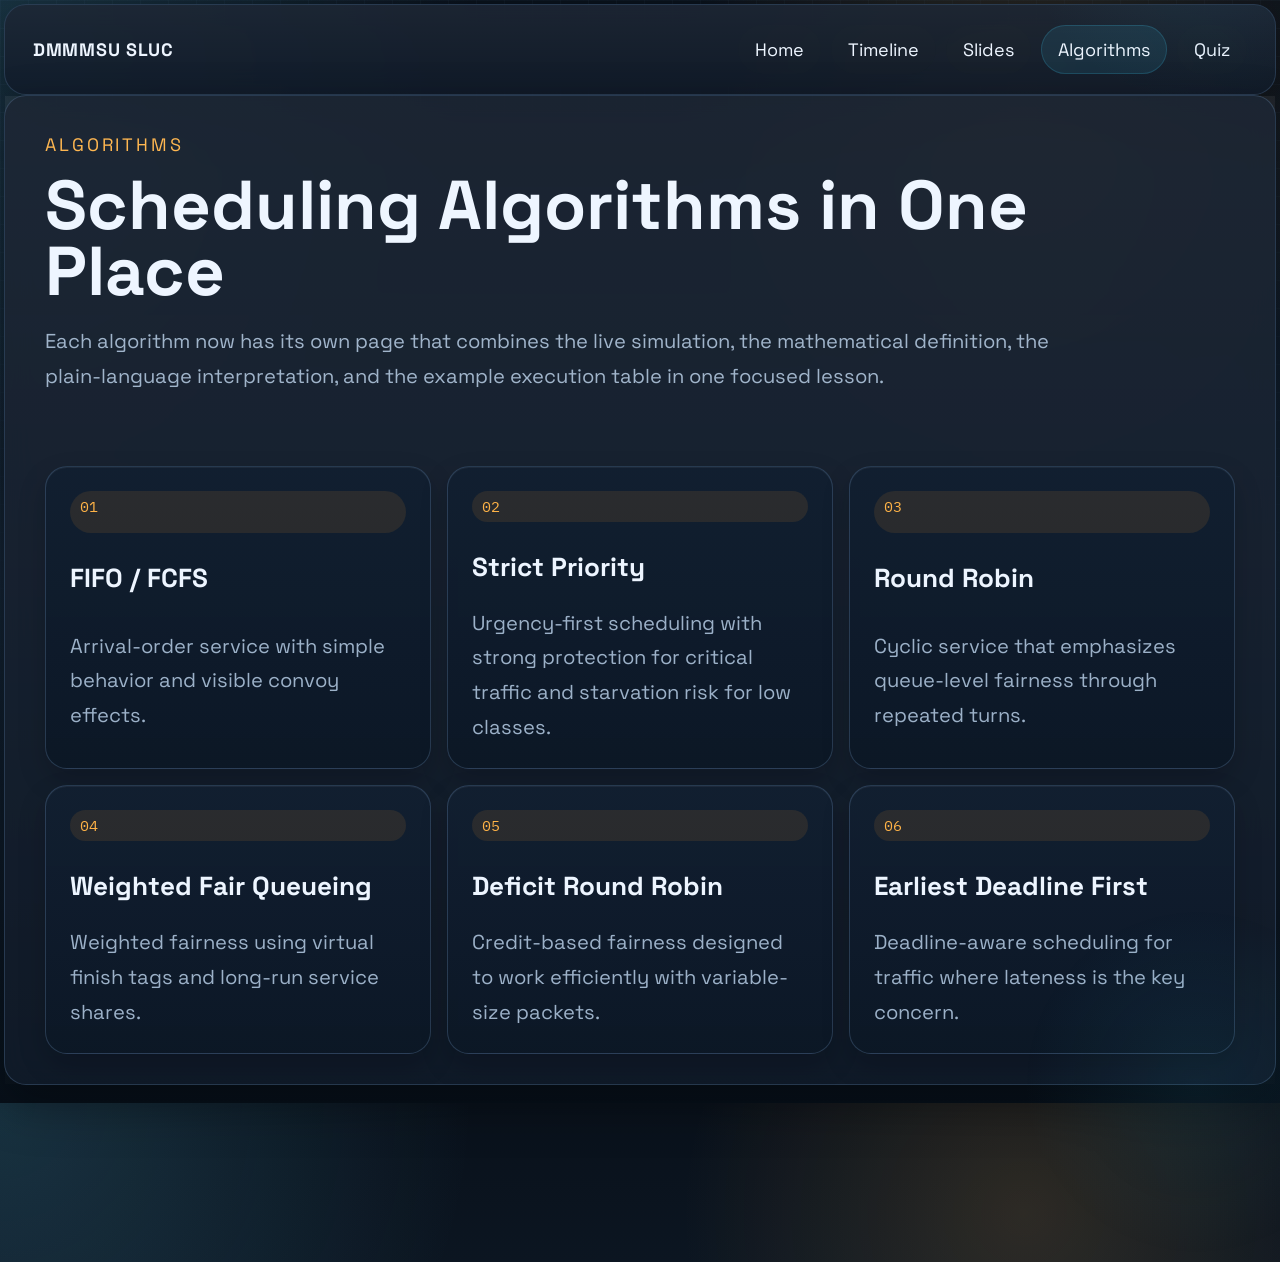
==== commit 444fcc7f: "Reorder algorithm lesson flow" ====
--- a/algorithms.html
+++ b/algorithms.html
@@ -16,9 +16,9 @@
       <a class="nav-brand" href="index.html">DMMMSU SLUC</a>
       <div class="nav-links">
         <a class="nav-link" href="index.html">Home</a>
-        <a class="nav-link" href="slides.html">Slides</a>
+        <a class="nav-link" href="timeline.html">Timeline</a>
+        <a class="nav-link" href="slides.html">Slides</a>
         <a class="nav-link active" href="algorithms.html">Algorithms</a>
-        <a class="nav-link" href="timeline.html">Timeline</a>
         <a class="nav-link" href="quiz.html">Quiz</a>
       </div>
     </nav>
@@ -85,3 +85,5 @@
   <script src="slides.js"></script>
 </body>
 </html>
+
+
--- a/styles.css
+++ b/styles.css
@@ -1835,6 +1835,37 @@
 .algorithms-page .section-block,
 .algorithm-detail-page .section-block {
   min-height: calc(100vh - 12px);
+}
+
+.algorithm-concept-section {
+  display: grid;
+  align-content: start;
+  gap: 22px;
+  padding: 34px 40px 30px;
+}
+
+.algorithm-sequence-grid {
+  display: grid;
+  grid-template-columns: repeat(3, minmax(0, 1fr));
+  gap: 16px;
+}
+
+.algorithm-sequence-card {
+  display: grid;
+  align-content: start;
+  gap: 8px;
+}
+
+.algorithm-sequence-card .step-number {
+  margin-bottom: 4px;
+}
+
+.algorithm-analogy-card {
+  grid-column: span 3;
+}
+
+.algorithm-analogy-card p {
+  margin-bottom: 0;
 }
 
 .algorithms-hero {
@@ -2521,7 +2552,8 @@
   }
 
   .algorithm-grid,
-  .tradeoff-grid {
+  .tradeoff-grid,
+  .algorithm-sequence-grid {
     grid-template-columns: 1fr;
   }
 
@@ -2607,6 +2639,10 @@
     padding: 18px;
   }
 
+  .algorithm-analogy-card {
+    grid-column: auto;
+  }
+
   .hero-visual {
     min-height: 320px;
   }
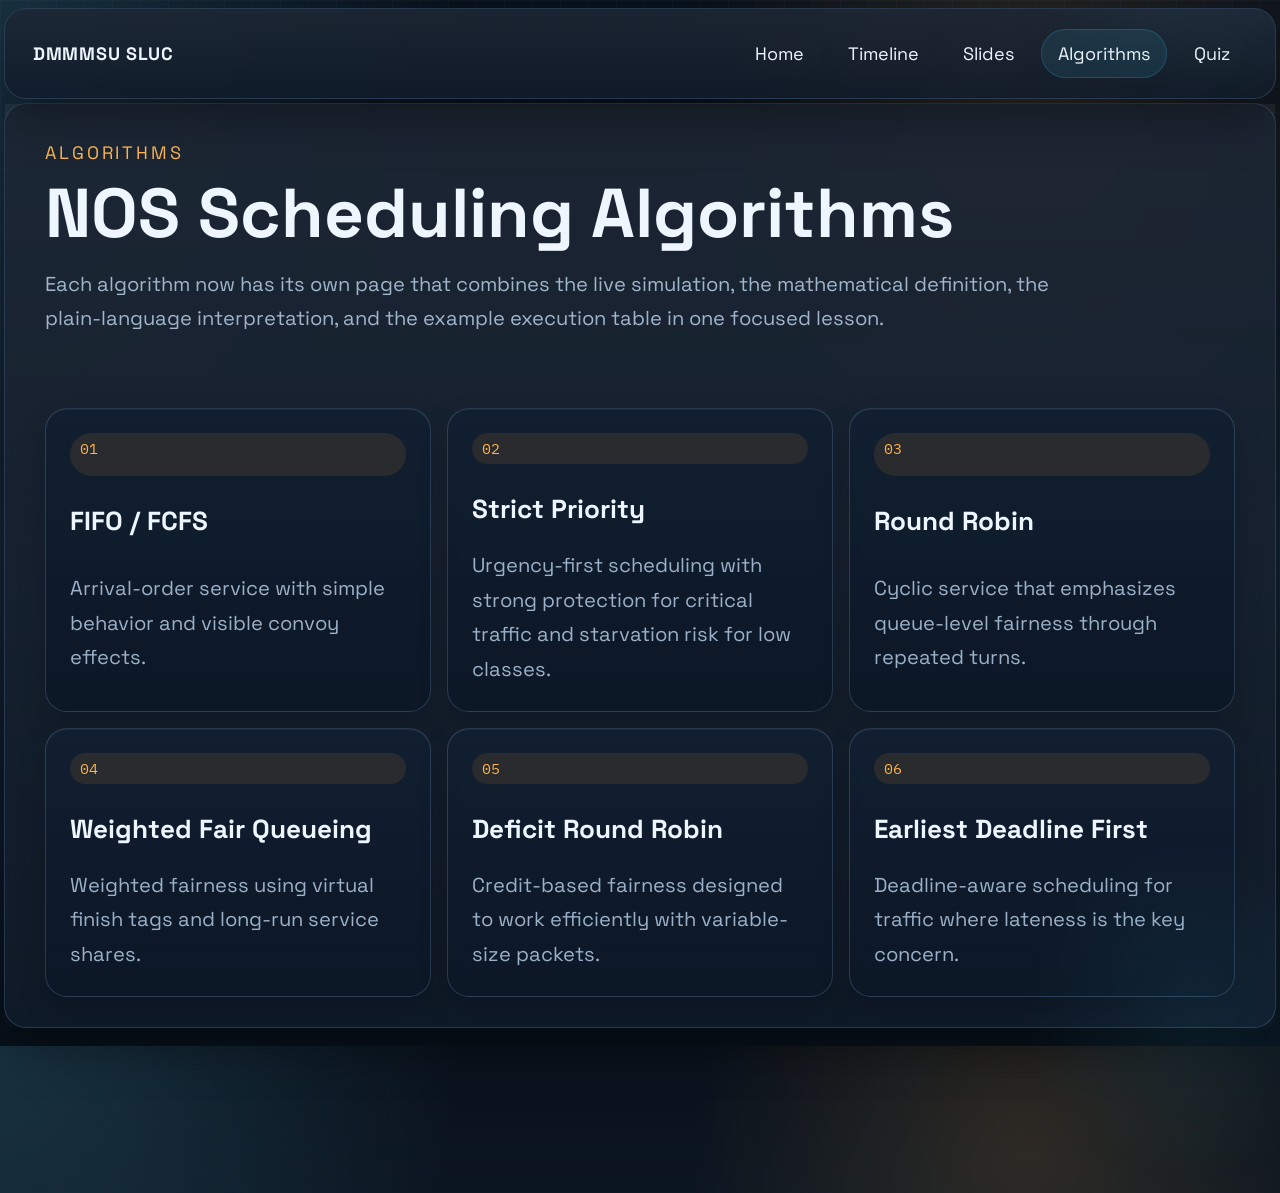
==== commit 9cd6d4ad: "minor fix" ====
--- a/algorithms.html
+++ b/algorithms.html
@@ -16,8 +16,8 @@
       <a class="nav-brand" href="index.html">DMMMSU SLUC</a>
       <div class="nav-links">
         <a class="nav-link" href="index.html">Home</a>
-        <a class="nav-link" href="timeline.html">Timeline</a>
-        <a class="nav-link" href="slides.html">Slides</a>
+        <a class="nav-link" href="timeline.html">Timeline</a>
+        <a class="nav-link" href="slides.html">Slides</a>
         <a class="nav-link active" href="algorithms.html">Algorithms</a>
         <a class="nav-link" href="quiz.html">Quiz</a>
       </div>
@@ -27,7 +27,7 @@
       <section class="slide-card section-block algorithms-hero">
         <div class="section-heading">
           <p class="eyebrow">Algorithms</p>
-          <h1 class="page-title">Scheduling Algorithms in One Place</h1>
+          <h1 class="page-title">NOS Scheduling Algorithms</h1>
           <p>
             Each algorithm now has its own page that combines the live simulation, the mathematical definition,
             the plain-language interpretation, and the example execution table in one focused lesson.
@@ -85,5 +85,5 @@
   <script src="slides.js"></script>
 </body>
 </html>
-
-
+
+
--- a/styles.css
+++ b/styles.css
@@ -63,11 +63,16 @@
 }
 
 .top-nav {
+  position: sticky;
+  top: 4px;
+  z-index: 40;
   display: flex;
   justify-content: space-between;
   align-items: center;
   gap: 18px;
   padding: 20px 28px;
+  margin-bottom: 8px;
+  backdrop-filter: blur(18px);
 }
 
 .nav-brand,
@@ -1483,18 +1488,6 @@
 .timeline-marker {
   position: relative;
   padding-top: 4px;
-}
-
-.timeline-marker::after {
-  content: "";
-  position: absolute;
-  left: 17px;
-  top: 18px;
-  width: 18px;
-  height: 18px;
-  border-radius: 50%;
-  background: linear-gradient(135deg, var(--accent), var(--accent-2));
-  box-shadow: 0 0 0 6px rgba(92, 198, 232, 0.12);
 }
 
 .timeline-year {
